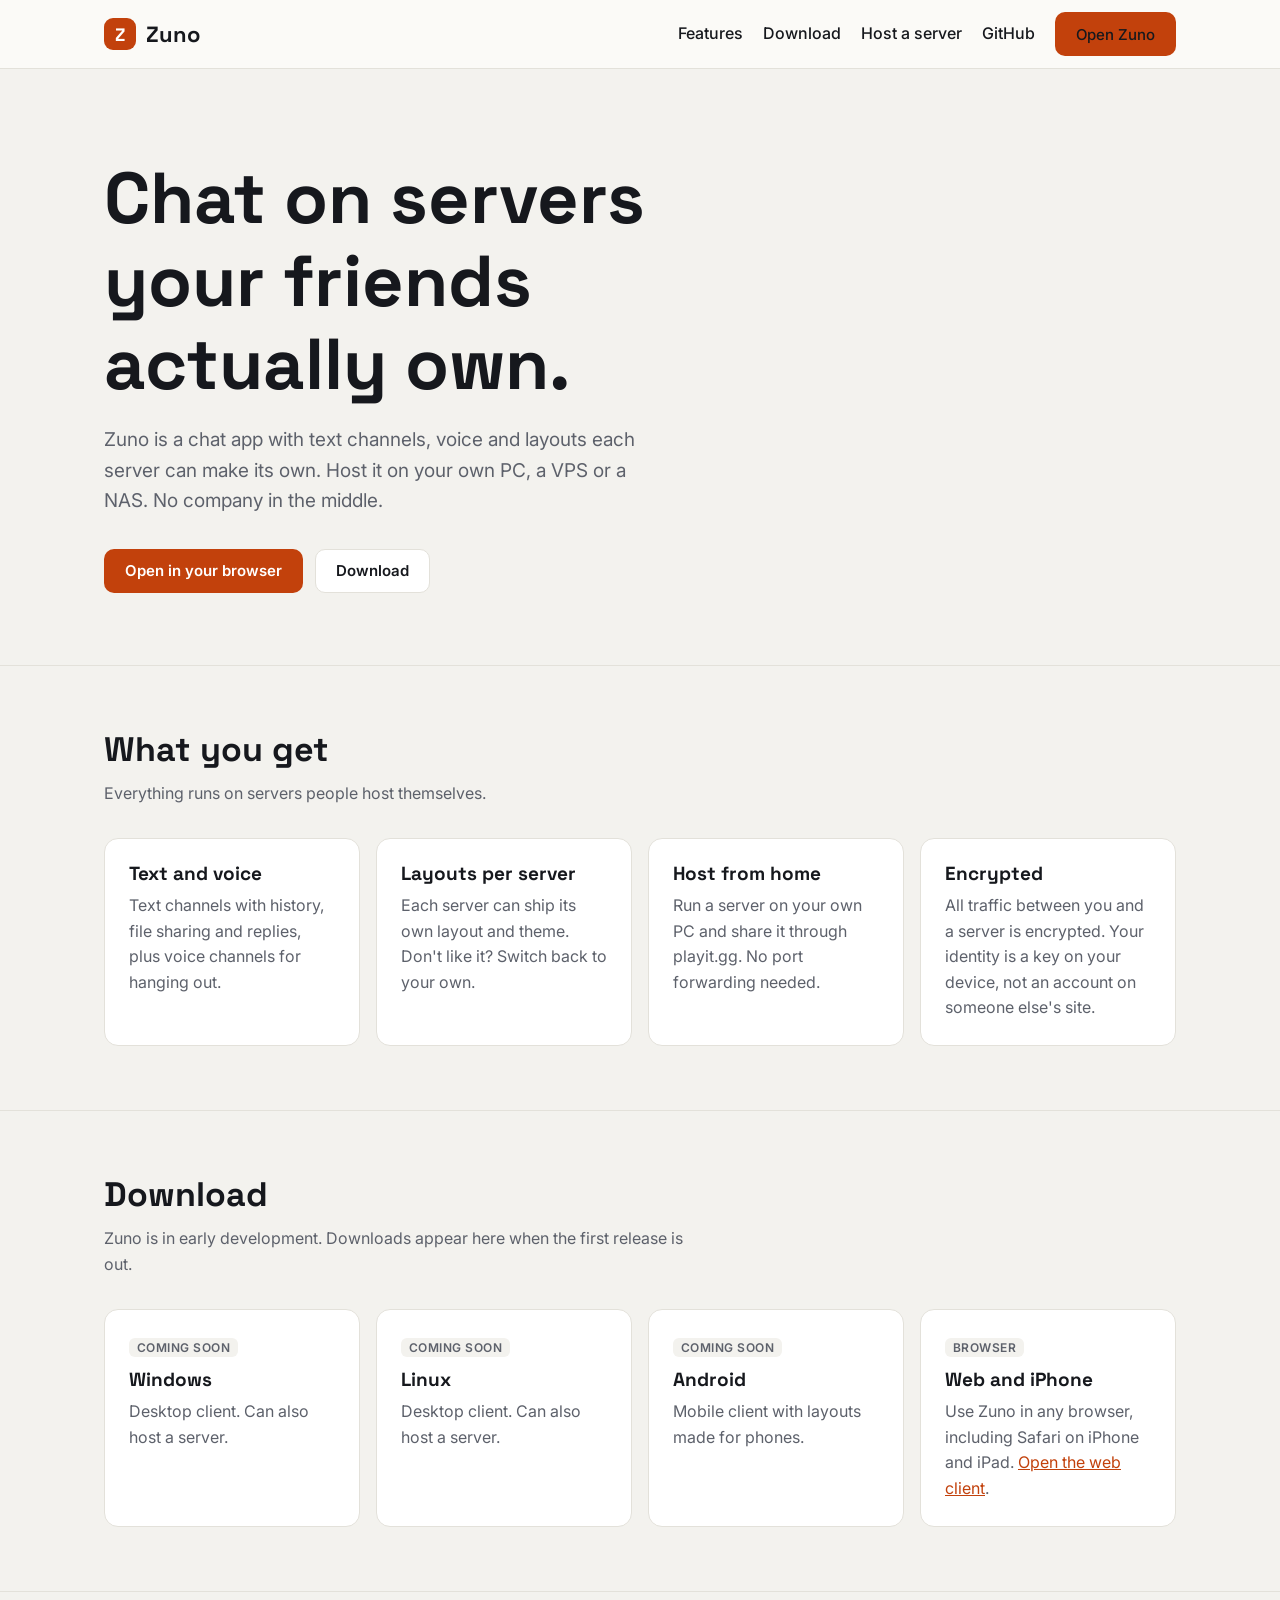
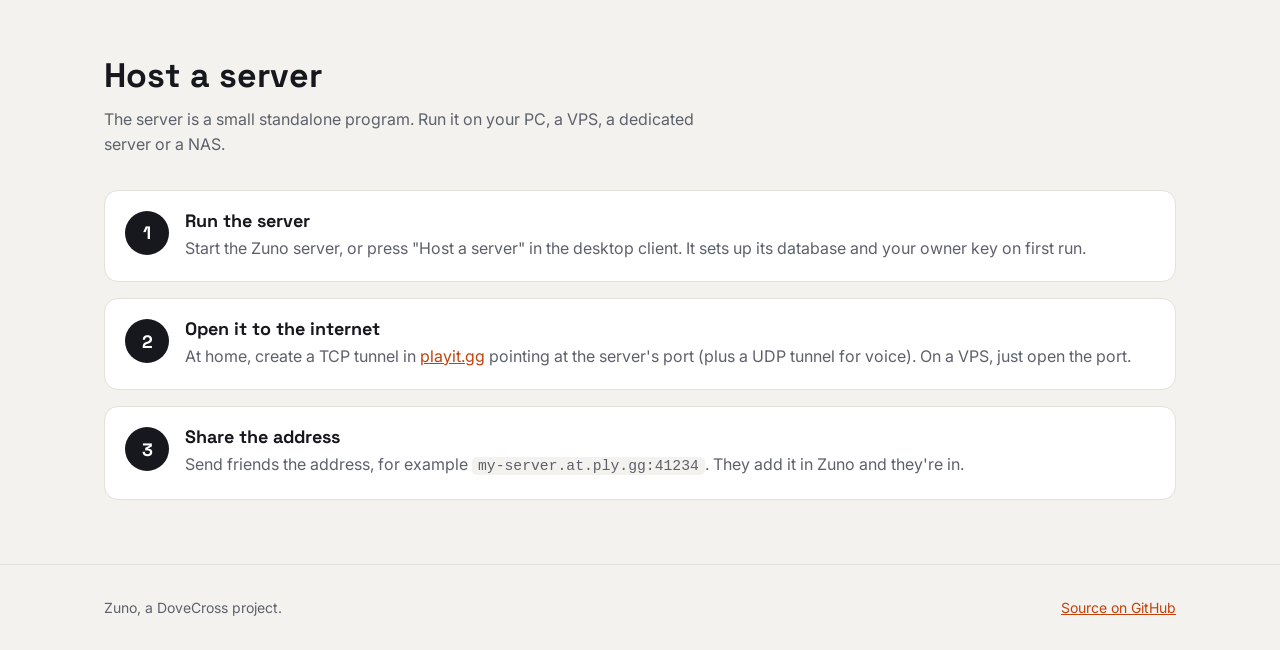
==== web/index.html @ ace88818 "Add project skeleton and GitHub Pages site Folder structure for protocol, server, client, layouts an" ====
<!doctype html>
<html lang="en">
<head>
  <meta charset="utf-8">
  <meta name="viewport" content="width=device-width, initial-scale=1">
  <title>Zuno: self-hosted chat</title>
  <meta name="description" content="Zuno is a self-hosted chat app with text, voice and moddable layouts. Host a server on your own PC with playit.gg, or on a VPS or NAS.">
  <link rel="preconnect" href="https://fonts.googleapis.com">
  <link rel="preconnect" href="https://fonts.gstatic.com" crossorigin>
  <link href="https://fonts.googleapis.com/css2?family=Inter:wght@400;500;600&family=Space+Grotesk:wght@500;700&display=swap" rel="stylesheet">
  <link rel="stylesheet" href="assets/site.css">
</head>
<body>
  <header class="site-header">
    <div class="wrap">
      <a class="brand" href="./"><span class="brand-mark" aria-hidden="true">Z</span>Zuno</a>
      <nav class="nav" aria-label="Main">
        <a href="#features">Features</a>
        <a href="#download">Download</a>
        <a href="#host">Host a server</a>
        <a href="https://github.com/MightyX3N/Zuno">GitHub</a>
        <a class="btn btn-primary" href="app/">Open Zuno</a>
      </nav>
    </div>
  </header>

  <main>
    <section class="hero">
      <div class="wrap">
        <h1>Chat on servers your friends actually own.</h1>
        <p>Zuno is a chat app with text channels, voice and layouts each server can make its own. Host it on your own PC, a VPS or a NAS. No company in the middle.</p>
        <div class="hero-actions">
          <a class="btn btn-primary" href="app/">Open in your browser</a>
          <a class="btn btn-ghost" href="#download">Download</a>
        </div>
      </div>
    </section>

    <section class="section" id="features">
      <div class="wrap">
        <h2>What you get</h2>
        <p>Everything runs on servers people host themselves.</p>
        <div class="grid">
          <div class="card">
            <h3>Text and voice</h3>
            <p>Text channels with history, file sharing and replies, plus voice channels for hanging out.</p>
          </div>
          <div class="card">
            <h3>Layouts per server</h3>
            <p>Each server can ship its own layout and theme. Don't like it? Switch back to your own.</p>
          </div>
          <div class="card">
            <h3>Host from home</h3>
            <p>Run a server on your own PC and share it through playit.gg. No port forwarding needed.</p>
          </div>
          <div class="card">
            <h3>Encrypted</h3>
            <p>All traffic between you and a server is encrypted. Your identity is a key on your device, not an account on someone else's site.</p>
          </div>
        </div>
      </div>
    </section>

    <section class="section" id="download">
      <div class="wrap">
        <h2>Download</h2>
        <p>Zuno is in early development. Downloads appear here when the first release is out.</p>
        <div class="grid">
          <div class="card">
            <span class="tag">Coming soon</span>
            <h3>Windows</h3>
            <p>Desktop client. Can also host a server.</p>
          </div>
          <div class="card">
            <span class="tag">Coming soon</span>
            <h3>Linux</h3>
            <p>Desktop client. Can also host a server.</p>
          </div>
          <div class="card">
            <span class="tag">Coming soon</span>
            <h3>Android</h3>
            <p>Mobile client with layouts made for phones.</p>
          </div>
          <div class="card">
            <span class="tag">Browser</span>
            <h3>Web and iPhone</h3>
            <p>Use Zuno in any browser, including Safari on iPhone and iPad. <a href="app/">Open the web client</a>.</p>
          </div>
        </div>
      </div>
    </section>

    <section class="section" id="host">
      <div class="wrap">
        <h2>Host a server</h2>
        <p>The server is a small standalone program. Run it on your PC, a VPS, a dedicated server or a NAS.</p>
        <ol class="steps">
          <li>
            <div>
              <h3>Run the server</h3>
              <p>Start the Zuno server, or press "Host a server" in the desktop client. It sets up its database and your owner key on first run.</p>
            </div>
          </li>
          <li>
            <div>
              <h3>Open it to the internet</h3>
              <p>At home, create a TCP tunnel in <a href="https://playit.gg">playit.gg</a> pointing at the server's port (plus a UDP tunnel for voice). On a VPS, just open the port.</p>
            </div>
          </li>
          <li>
            <div>
              <h3>Share the address</h3>
              <p>Send friends the address, for example <code>my-server.at.ply.gg:41234</code>. They add it in Zuno and they're in.</p>
            </div>
          </li>
        </ol>
      </div>
    </section>
  </main>

  <footer class="site-footer">
    <div class="wrap">
      <span>Zuno, a DoveCross project.</span>
      <a href="https://github.com/MightyX3N/Zuno">Source on GitHub</a>
    </div>
  </footer>
</body>
</html>
---- web/assets/site.css ----
/* Zuno website: tokens follow the default "tabs" layout */
:root {
  --ground: #f3f2ee;
  --surface: #fbfaf7;
  --card: #ffffff;
  --line: #e3e1da;
  --ink: #16181d;
  --muted: #5d616b;
  --accent: #c2410c;
  --accent-ink: #ffffff;
  --radius: 14px;
  --font-body: "Inter", system-ui, sans-serif;
  --font-head: "Space Grotesk", "Inter", system-ui, sans-serif;
}

* { box-sizing: border-box; }
html { -webkit-text-size-adjust: 100%; }
body {
  margin: 0;
  background: var(--ground);
  color: var(--ink);
  font: 16px/1.6 var(--font-body);
}
a { color: var(--accent); }
a:hover { color: #9a3412; }
h1, h2, h3 { font-family: var(--font-head); line-height: 1.15; margin: 0; }

.wrap { width: 100%; max-width: 1120px; margin: 0 auto; padding: 0 24px; }

/* Header */
.site-header { border-bottom: 1px solid var(--line); background: var(--surface); }
.site-header .wrap { display: flex; align-items: center; justify-content: space-between; gap: 16px; min-height: 68px; flex-wrap: wrap; }
.brand { display: flex; align-items: center; gap: 10px; font: 700 22px var(--font-head); color: var(--ink); text-decoration: none; }
.brand-mark { width: 32px; height: 32px; border-radius: 9px; background: var(--accent); color: var(--accent-ink); display: grid; place-items: center; font-size: 18px; }
.nav { display: flex; align-items: center; gap: 20px; flex-wrap: wrap; }
.nav a { color: var(--ink); text-decoration: none; font-weight: 500; }
.nav a:hover { color: var(--accent); }

/* Buttons */
.btn {
  display: inline-flex; align-items: center; justify-content: center; gap: 8px;
  min-height: 44px; padding: 10px 20px; border-radius: 10px;
  font: 600 15px var(--font-body); text-decoration: none; cursor: pointer;
  border: 1px solid transparent;
}
.btn-primary { background: var(--accent); color: var(--accent-ink); }
.btn-primary:hover { background: #9a3412; color: var(--accent-ink); }
.btn-ghost { background: var(--card); color: var(--ink); border-color: var(--line); }
.btn-ghost:hover { border-color: var(--ink); color: var(--ink); }
.btn[aria-disabled="true"], .btn:disabled { opacity: 0.55; cursor: not-allowed; }

/* Hero */
.hero { padding: 88px 0 72px; }
.hero h1 { font-size: clamp(40px, 7vw, 72px); max-width: 14ch; }
.hero p { font-size: 19px; color: var(--muted); max-width: 46ch; margin: 20px 0 32px; }
.hero-actions { display: flex; gap: 12px; flex-wrap: wrap; }

/* Sections */
.section { padding: 64px 0; border-top: 1px solid var(--line); }
.section h2 { font-size: 34px; margin-bottom: 12px; }
.section > .wrap > p { color: var(--muted); max-width: 60ch; margin: 0 0 32px; }
.grid { display: grid; grid-template-columns: repeat(auto-fit, minmax(240px, 1fr)); gap: 16px; }
.card { background: var(--card); border: 1px solid var(--line); border-radius: var(--radius); padding: 24px; }
.card h3 { font-size: 19px; margin-bottom: 8px; }
.card p { margin: 0; color: var(--muted); }
.tag { display: inline-block; font: 600 12px var(--font-body); letter-spacing: 0.04em; text-transform: uppercase; color: var(--muted); background: var(--ground); border-radius: 6px; padding: 2px 8px; margin-bottom: 12px; }

.steps { counter-reset: step; display: grid; gap: 16px; padding: 0; margin: 0; list-style: none; }
.steps li { counter-increment: step; display: grid; grid-template-columns: 44px 1fr; gap: 16px; align-items: start; background: var(--card); border: 1px solid var(--line); border-radius: var(--radius); padding: 20px; }
.steps li::before { content: counter(step); width: 44px; height: 44px; border-radius: 50%; background: var(--ink); color: #fff; display: grid; place-items: center; font: 700 18px var(--font-head); }
.steps h3 { font-size: 18px; margin-bottom: 4px; }
.steps p { margin: 0; color: var(--muted); }
code { font-family: ui-monospace, "Cascadia Code", Consolas, monospace; font-size: 0.92em; background: var(--ground); padding: 1px 6px; border-radius: 5px; }

/* Footer */
.site-footer { border-top: 1px solid var(--line); padding: 32px 0; color: var(--muted); font-size: 14px; }
.site-footer .wrap { display: flex; justify-content: space-between; gap: 16px; flex-wrap: wrap; }

/* App page */
.app-shell { min-height: 100vh; display: flex; flex-direction: column; }
.app-tabs { display: flex; align-items: flex-end; gap: 4px; padding: 10px 16px 0; background: #e6e4dd; overflow-x: auto; }
.app-tab { display: flex; align-items: center; gap: 10px; padding: 10px 16px; border: none; border-radius: 10px 10px 0 0; background: var(--surface); font: 500 14px var(--font-body); color: var(--ink); white-space: nowrap; }
.app-tab .brand-mark { width: 22px; height: 22px; font-size: 12px; border-radius: 6px; }
.app-body { flex: 1; background: var(--surface); display: grid; place-items: center; padding: 32px 16px; }
.connect { width: 100%; max-width: 440px; background: var(--card); border: 1px solid var(--line); border-radius: 18px; padding: 32px; display: grid; gap: 16px; }
.connect h1 { font-size: 28px; }
.connect p { margin: 0; color: var(--muted); }
.field { display: grid; gap: 6px; }
.field label { font-weight: 600; font-size: 14px; }
.field input { min-height: 44px; padding: 10px 12px; border-radius: 10px; border: 1px solid #c9c6bc; font: 15px var(--font-body); background: #fff; color: var(--ink); }
.field input:focus { outline: 2px solid var(--accent); outline-offset: 1px; }
.hint { font-size: 14px; color: var(--muted); }
.notice { font-size: 14px; background: var(--ground); border-radius: 10px; padding: 12px 14px; color: var(--ink); }
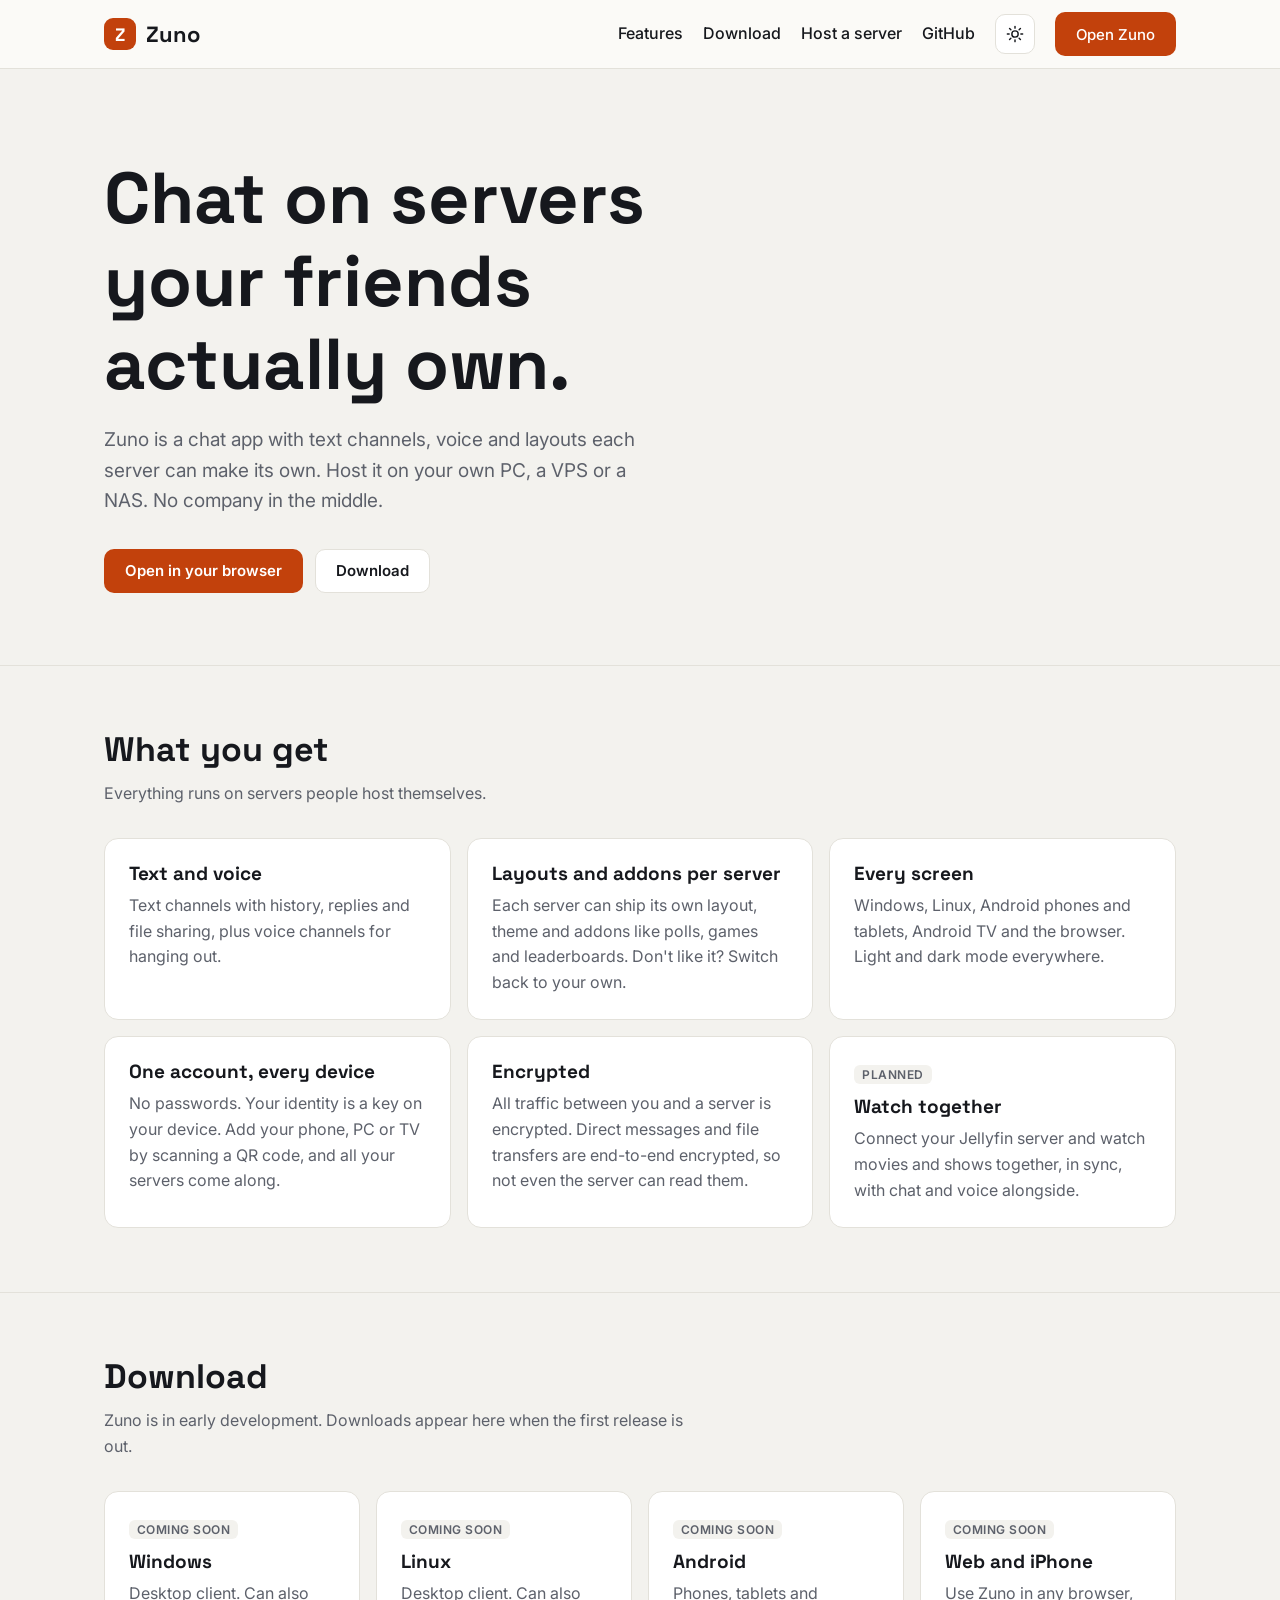
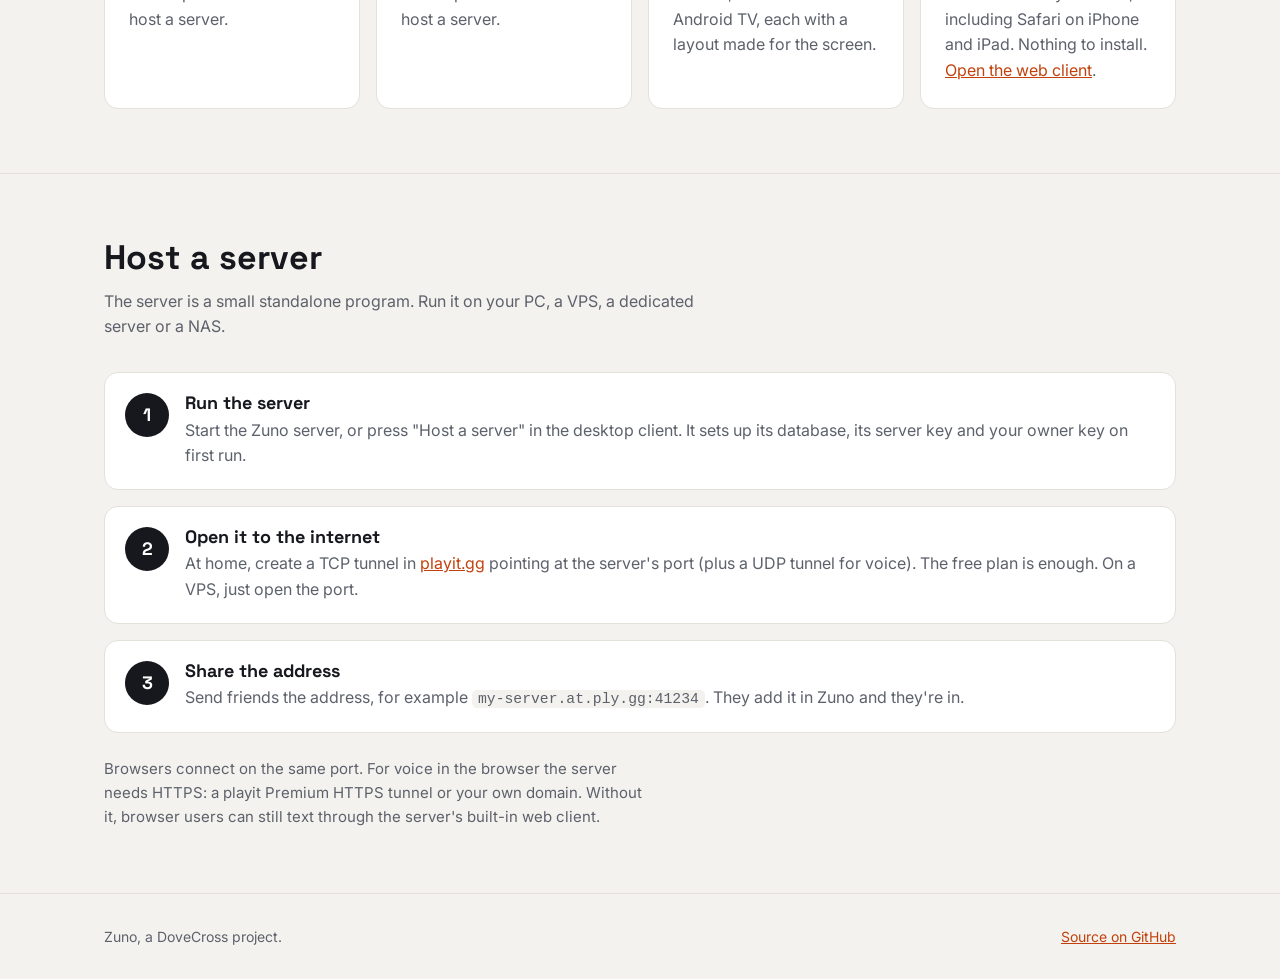
==== commit adfbfef3: "Website: dark mode, new features, every screen, favicon - Light/dark following the system, with a to" ====
--- a/web/index.html
+++ b/web/index.html
@@ -4,11 +4,18 @@
   <meta charset="utf-8">
   <meta name="viewport" content="width=device-width, initial-scale=1">
   <title>Zuno: self-hosted chat</title>
-  <meta name="description" content="Zuno is a self-hosted chat app with text, voice and moddable layouts. Host a server on your own PC with playit.gg, or on a VPS or NAS.">
+  <meta name="description" content="Zuno is a self-hosted chat app with text, voice, moddable layouts and watch-together. Host a server on your own PC with playit.gg, or on a VPS or NAS.">
+  <meta name="theme-color" content="#fbfaf7" media="(prefers-color-scheme: light)">
+  <meta name="theme-color" content="#17191e" media="(prefers-color-scheme: dark)">
+  <meta property="og:title" content="Zuno: self-hosted chat">
+  <meta property="og:description" content="Chat on servers your friends actually own. Text, voice and layouts each server can make its own.">
+  <meta property="og:url" content="https://zuno.dovecross.site/">
+  <link rel="icon" href="assets/icon.svg" type="image/svg+xml">
   <link rel="preconnect" href="https://fonts.googleapis.com">
   <link rel="preconnect" href="https://fonts.gstatic.com" crossorigin>
   <link href="https://fonts.googleapis.com/css2?family=Inter:wght@400;500;600&family=Space+Grotesk:wght@500;700&display=swap" rel="stylesheet">
   <link rel="stylesheet" href="assets/site.css">
+  <script src="assets/theme.js"></script>
 </head>
 <body>
   <header class="site-header">
@@ -19,6 +26,10 @@
         <a href="#download">Download</a>
         <a href="#host">Host a server</a>
         <a href="https://github.com/MightyX3N/Zuno">GitHub</a>
+        <button class="theme-toggle" type="button" data-theme-toggle aria-label="Switch theme">
+          <svg class="sun" viewBox="0 0 20 20" fill="none" stroke="currentColor" stroke-width="1.6" stroke-linecap="round" aria-hidden="true"><circle cx="10" cy="10" r="3.5"/><path d="M10 1.5v2M10 16.5v2M1.5 10h2M16.5 10h2M4 4l1.4 1.4M14.6 14.6L16 16M4 16l1.4-1.4M14.6 5.4L16 4"/></svg>
+          <svg class="moon" viewBox="0 0 20 20" fill="none" stroke="currentColor" stroke-width="1.6" stroke-linejoin="round" aria-hidden="true"><path d="M16.5 12.5A7 7 0 0 1 7.5 3.5a7 7 0 1 0 9 9z"/></svg>
+        </button>
         <a class="btn btn-primary" href="app/">Open Zuno</a>
       </nav>
     </div>
@@ -40,22 +51,31 @@
       <div class="wrap">
         <h2>What you get</h2>
         <p>Everything runs on servers people host themselves.</p>
-        <div class="grid">
+        <div class="grid grid-3">
           <div class="card">
             <h3>Text and voice</h3>
-            <p>Text channels with history, file sharing and replies, plus voice channels for hanging out.</p>
+            <p>Text channels with history, replies and file sharing, plus voice channels for hanging out.</p>
           </div>
           <div class="card">
-            <h3>Layouts per server</h3>
-            <p>Each server can ship its own layout and theme. Don't like it? Switch back to your own.</p>
+            <h3>Layouts and addons per server</h3>
+            <p>Each server can ship its own layout, theme and addons like polls, games and leaderboards. Don't like it? Switch back to your own.</p>
           </div>
           <div class="card">
-            <h3>Host from home</h3>
-            <p>Run a server on your own PC and share it through playit.gg. No port forwarding needed.</p>
+            <h3>Every screen</h3>
+            <p>Windows, Linux, Android phones and tablets, Android TV and the browser. Light and dark mode everywhere.</p>
+          </div>
+          <div class="card">
+            <h3>One account, every device</h3>
+            <p>No passwords. Your identity is a key on your device. Add your phone, PC or TV by scanning a QR code, and all your servers come along.</p>
           </div>
           <div class="card">
             <h3>Encrypted</h3>
-            <p>All traffic between you and a server is encrypted. Your identity is a key on your device, not an account on someone else's site.</p>
+            <p>All traffic between you and a server is encrypted. Direct messages and file transfers are end-to-end encrypted, so not even the server can read them.</p>
+          </div>
+          <div class="card">
+            <span class="tag">Planned</span>
+            <h3>Watch together</h3>
+            <p>Connect your Jellyfin server and watch movies and shows together, in sync, with chat and voice alongside.</p>
           </div>
         </div>
       </div>
@@ -79,12 +99,12 @@
           <div class="card">
             <span class="tag">Coming soon</span>
             <h3>Android</h3>
-            <p>Mobile client with layouts made for phones.</p>
+            <p>Phones, tablets and Android TV, each with a layout made for the screen.</p>
           </div>
           <div class="card">
-            <span class="tag">Browser</span>
+            <span class="tag">Coming soon</span>
             <h3>Web and iPhone</h3>
-            <p>Use Zuno in any browser, including Safari on iPhone and iPad. <a href="app/">Open the web client</a>.</p>
+            <p>Use Zuno in any browser, including Safari on iPhone and iPad. Nothing to install. <a href="app/">Open the web client</a>.</p>
           </div>
         </div>
       </div>
@@ -98,13 +118,13 @@
           <li>
             <div>
               <h3>Run the server</h3>
-              <p>Start the Zuno server, or press "Host a server" in the desktop client. It sets up its database and your owner key on first run.</p>
+              <p>Start the Zuno server, or press "Host a server" in the desktop client. It sets up its database, its server key and your owner key on first run.</p>
             </div>
           </li>
           <li>
             <div>
               <h3>Open it to the internet</h3>
-              <p>At home, create a TCP tunnel in <a href="https://playit.gg">playit.gg</a> pointing at the server's port (plus a UDP tunnel for voice). On a VPS, just open the port.</p>
+              <p>At home, create a TCP tunnel in <a href="https://playit.gg">playit.gg</a> pointing at the server's port (plus a UDP tunnel for voice). The free plan is enough. On a VPS, just open the port.</p>
             </div>
           </li>
           <li>
@@ -114,6 +134,7 @@
             </div>
           </li>
         </ol>
+        <p class="after">Browsers connect on the same port. For voice in the browser the server needs HTTPS: a playit Premium HTTPS tunnel or your own domain. Without it, browser users can still text through the server's built-in web client.</p>
       </div>
     </section>
   </main>
--- a/web/assets/site.css
+++ b/web/assets/site.css
@@ -1,16 +1,58 @@
-/* Zuno website: tokens follow the default "tabs" layout */
+/* Zuno website: tokens follow the default "tabs" layout (light + dark, same as the app) */
 :root {
   --ground: #f3f2ee;
   --surface: #fbfaf7;
+  --bar: #e6e4dd;
   --card: #ffffff;
   --line: #e3e1da;
+  --field-line: #c9c6bc;
   --ink: #16181d;
   --muted: #5d616b;
   --accent: #c2410c;
+  --accent-hover: #9a3412;
   --accent-ink: #ffffff;
+  --step-bg: #16181d;
+  --step-ink: #ffffff;
   --radius: 14px;
   --font-body: "Inter", system-ui, sans-serif;
   --font-head: "Space Grotesk", "Inter", system-ui, sans-serif;
+  color-scheme: light;
+}
+
+/* Dark tokens: same values as the Tabs dark scheme in docs/design/tabs-variants.html */
+@media (prefers-color-scheme: dark) {
+  :root:not([data-theme="light"]) {
+    --ground: #121317;
+    --surface: #17191e;
+    --bar: #0e0f12;
+    --card: #1f2228;
+    --line: #2a2d35;
+    --field-line: #3a3e47;
+    --ink: #ecebe6;
+    --muted: #9a9ea8;
+    --accent: #f06a2a;
+    --accent-hover: #ff8547;
+    --accent-ink: #16181d;
+    --step-bg: #ecebe6;
+    --step-ink: #16181d;
+    color-scheme: dark;
+  }
+}
+:root[data-theme="dark"] {
+  --ground: #121317;
+  --surface: #17191e;
+  --bar: #0e0f12;
+  --card: #1f2228;
+  --line: #2a2d35;
+  --field-line: #3a3e47;
+  --ink: #ecebe6;
+  --muted: #9a9ea8;
+  --accent: #f06a2a;
+  --accent-hover: #ff8547;
+  --accent-ink: #16181d;
+  --step-bg: #ecebe6;
+  --step-ink: #16181d;
+  color-scheme: dark;
 }
 
 * { box-sizing: border-box; }
@@ -22,19 +64,37 @@
   font: 16px/1.6 var(--font-body);
 }
 a { color: var(--accent); }
-a:hover { color: #9a3412; }
+a:hover { color: var(--accent-hover); }
 h1, h2, h3 { font-family: var(--font-head); line-height: 1.15; margin: 0; }
+:focus-visible { outline: 2px solid var(--accent); outline-offset: 2px; }
 
 .wrap { width: 100%; max-width: 1120px; margin: 0 auto; padding: 0 24px; }
 
 /* Header */
 .site-header { border-bottom: 1px solid var(--line); background: var(--surface); }
-.site-header .wrap { display: flex; align-items: center; justify-content: space-between; gap: 16px; min-height: 68px; flex-wrap: wrap; }
+.site-header .wrap { display: flex; align-items: center; justify-content: space-between; gap: 12px 16px; min-height: 68px; flex-wrap: wrap; padding-top: 10px; padding-bottom: 10px; }
 .brand { display: flex; align-items: center; gap: 10px; font: 700 22px var(--font-head); color: var(--ink); text-decoration: none; }
+.brand:hover { color: var(--ink); }
 .brand-mark { width: 32px; height: 32px; border-radius: 9px; background: var(--accent); color: var(--accent-ink); display: grid; place-items: center; font-size: 18px; }
-.nav { display: flex; align-items: center; gap: 20px; flex-wrap: wrap; }
+.nav { display: flex; align-items: center; gap: 8px 20px; flex-wrap: wrap; }
 .nav a { color: var(--ink); text-decoration: none; font-weight: 500; }
 .nav a:hover { color: var(--accent); }
+.nav a.btn-primary, .nav a.btn-primary:hover { color: var(--accent-ink); }
+
+/* Theme toggle */
+.theme-toggle {
+  width: 40px; height: 40px; border-radius: 10px; border: 1px solid var(--line);
+  background: var(--card); color: var(--ink); display: grid; place-items: center; cursor: pointer; padding: 0;
+}
+.theme-toggle:hover { border-color: var(--ink); }
+.theme-toggle svg { width: 18px; height: 18px; }
+.theme-toggle .moon { display: none; }
+:root[data-theme="dark"] .theme-toggle .sun { display: none; }
+:root[data-theme="dark"] .theme-toggle .moon { display: block; }
+@media (prefers-color-scheme: dark) {
+  :root:not([data-theme="light"]) .theme-toggle .sun { display: none; }
+  :root:not([data-theme="light"]) .theme-toggle .moon { display: block; }
+}
 
 /* Buttons */
 .btn {
@@ -44,7 +104,7 @@
   border: 1px solid transparent;
 }
 .btn-primary { background: var(--accent); color: var(--accent-ink); }
-.btn-primary:hover { background: #9a3412; color: var(--accent-ink); }
+.btn-primary:hover { background: var(--accent-hover); color: var(--accent-ink); }
 .btn-ghost { background: var(--card); color: var(--ink); border-color: var(--line); }
 .btn-ghost:hover { border-color: var(--ink); color: var(--ink); }
 .btn[aria-disabled="true"], .btn:disabled { opacity: 0.55; cursor: not-allowed; }
@@ -59,7 +119,10 @@
 .section { padding: 64px 0; border-top: 1px solid var(--line); }
 .section h2 { font-size: 34px; margin-bottom: 12px; }
 .section > .wrap > p { color: var(--muted); max-width: 60ch; margin: 0 0 32px; }
+.section > .wrap > p.after { margin: 24px 0 0; font-size: 15px; }
 .grid { display: grid; grid-template-columns: repeat(auto-fit, minmax(240px, 1fr)); gap: 16px; }
+.grid-3 { grid-template-columns: repeat(auto-fit, minmax(300px, 1fr)); }
+@media (max-width: 380px) { .grid-3 { grid-template-columns: 1fr; } }
 .card { background: var(--card); border: 1px solid var(--line); border-radius: var(--radius); padding: 24px; }
 .card h3 { font-size: 19px; margin-bottom: 8px; }
 .card p { margin: 0; color: var(--muted); }
@@ -67,27 +130,36 @@
 
 .steps { counter-reset: step; display: grid; gap: 16px; padding: 0; margin: 0; list-style: none; }
 .steps li { counter-increment: step; display: grid; grid-template-columns: 44px 1fr; gap: 16px; align-items: start; background: var(--card); border: 1px solid var(--line); border-radius: var(--radius); padding: 20px; }
-.steps li::before { content: counter(step); width: 44px; height: 44px; border-radius: 50%; background: var(--ink); color: #fff; display: grid; place-items: center; font: 700 18px var(--font-head); }
+.steps li::before { content: counter(step); width: 44px; height: 44px; border-radius: 50%; background: var(--step-bg); color: var(--step-ink); display: grid; place-items: center; font: 700 18px var(--font-head); }
 .steps h3 { font-size: 18px; margin-bottom: 4px; }
 .steps p { margin: 0; color: var(--muted); }
-code { font-family: ui-monospace, "Cascadia Code", Consolas, monospace; font-size: 0.92em; background: var(--ground); padding: 1px 6px; border-radius: 5px; }
+code { font-family: ui-monospace, "Cascadia Code", Consolas, monospace; font-size: 0.92em; background: var(--ground); padding: 1px 6px; border-radius: 5px; overflow-wrap: anywhere; }
 
 /* Footer */
 .site-footer { border-top: 1px solid var(--line); padding: 32px 0; color: var(--muted); font-size: 14px; }
 .site-footer .wrap { display: flex; justify-content: space-between; gap: 16px; flex-wrap: wrap; }
 
 /* App page */
-.app-shell { min-height: 100vh; display: flex; flex-direction: column; }
-.app-tabs { display: flex; align-items: flex-end; gap: 4px; padding: 10px 16px 0; background: #e6e4dd; overflow-x: auto; }
+.app-shell { min-height: 100vh; min-height: 100dvh; display: flex; flex-direction: column; }
+.app-tabs { display: flex; align-items: flex-end; gap: 4px; padding: 10px 16px 0; background: var(--bar); overflow-x: auto; }
 .app-tab { display: flex; align-items: center; gap: 10px; padding: 10px 16px; border: none; border-radius: 10px 10px 0 0; background: var(--surface); font: 500 14px var(--font-body); color: var(--ink); white-space: nowrap; }
 .app-tab .brand-mark { width: 22px; height: 22px; font-size: 12px; border-radius: 6px; }
+.app-tabs .theme-toggle { margin: 0 0 6px auto; flex: none; }
 .app-body { flex: 1; background: var(--surface); display: grid; place-items: center; padding: 32px 16px; }
 .connect { width: 100%; max-width: 440px; background: var(--card); border: 1px solid var(--line); border-radius: 18px; padding: 32px; display: grid; gap: 16px; }
 .connect h1 { font-size: 28px; }
 .connect p { margin: 0; color: var(--muted); }
 .field { display: grid; gap: 6px; }
 .field label { font-weight: 600; font-size: 14px; }
-.field input { min-height: 44px; padding: 10px 12px; border-radius: 10px; border: 1px solid #c9c6bc; font: 15px var(--font-body); background: #fff; color: var(--ink); }
+.field input { min-height: 44px; padding: 10px 12px; border-radius: 10px; border: 1px solid var(--field-line); font: 16px var(--font-body); background: var(--surface); color: var(--ink); }
 .field input:focus { outline: 2px solid var(--accent); outline-offset: 1px; }
 .hint { font-size: 14px; color: var(--muted); }
 .notice { font-size: 14px; background: var(--ground); border-radius: 10px; padding: 12px 14px; color: var(--ink); }
+
+@media (max-width: 560px) {
+  .wrap { padding: 0 16px; }
+  .hero { padding: 56px 0 48px; }
+  .section { padding: 48px 0; }
+  .section h2 { font-size: 28px; }
+  .connect { padding: 24px; }
+}
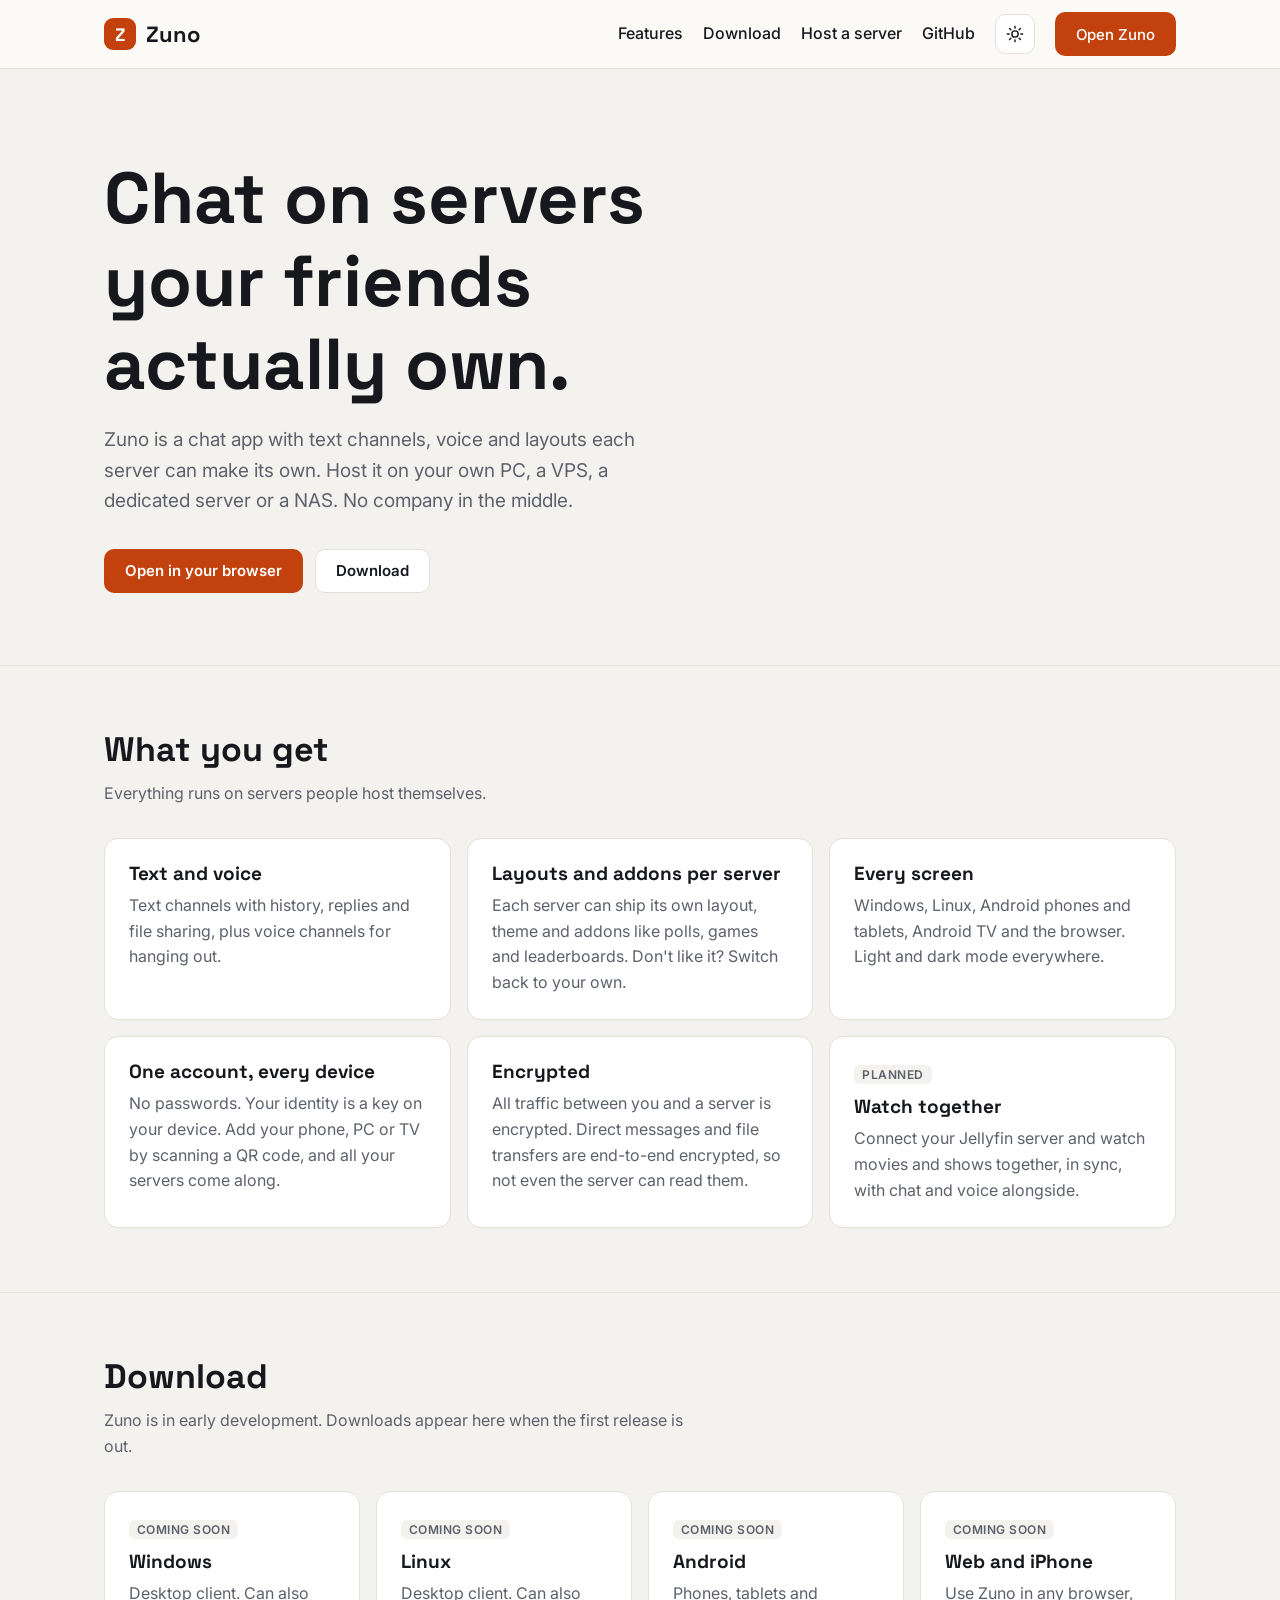
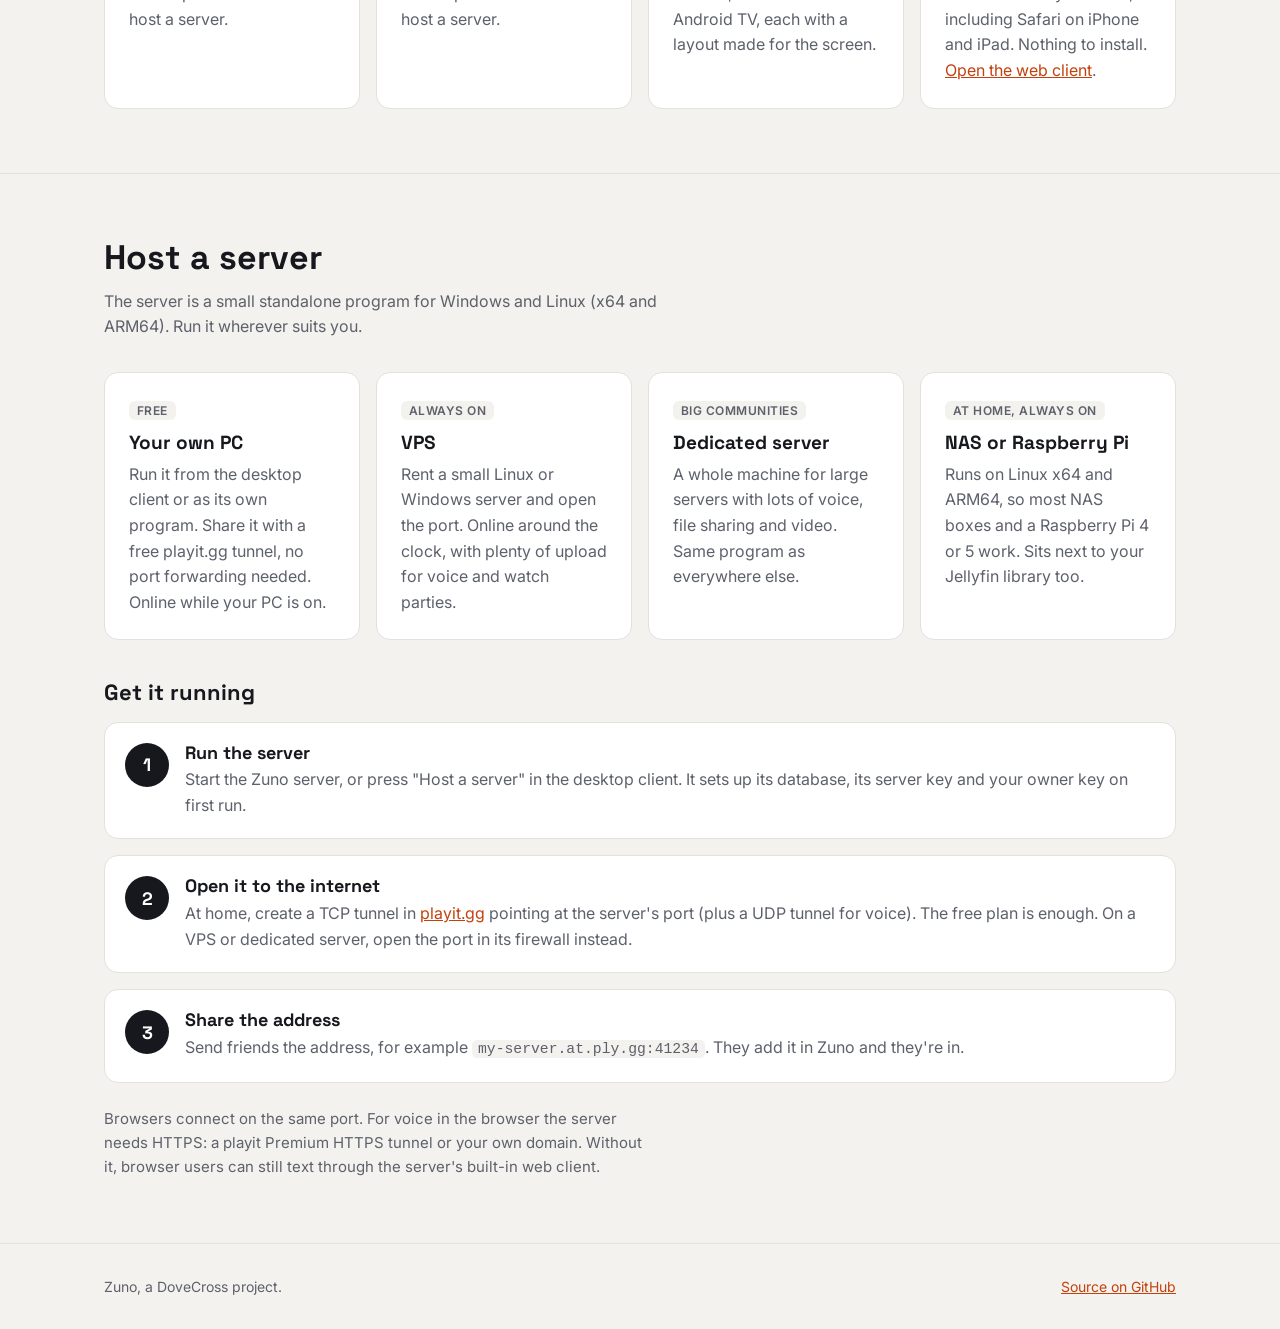
==== commit ad061415: "Website: hosting options (PC, VPS, dedicated server, NAS) Host section now shows four ways to run a " ====
--- a/web/index.html
+++ b/web/index.html
@@ -4,7 +4,7 @@
   <meta charset="utf-8">
   <meta name="viewport" content="width=device-width, initial-scale=1">
   <title>Zuno: self-hosted chat</title>
-  <meta name="description" content="Zuno is a self-hosted chat app with text, voice, moddable layouts and watch-together. Host a server on your own PC with playit.gg, or on a VPS or NAS.">
+  <meta name="description" content="Zuno is a self-hosted chat app with text, voice, moddable layouts and watch-together. Host a server on your own PC with playit.gg, or on a VPS, dedicated server or NAS.">
   <meta name="theme-color" content="#fbfaf7" media="(prefers-color-scheme: light)">
   <meta name="theme-color" content="#17191e" media="(prefers-color-scheme: dark)">
   <meta property="og:title" content="Zuno: self-hosted chat">
@@ -39,7 +39,7 @@
     <section class="hero">
       <div class="wrap">
         <h1>Chat on servers your friends actually own.</h1>
-        <p>Zuno is a chat app with text channels, voice and layouts each server can make its own. Host it on your own PC, a VPS or a NAS. No company in the middle.</p>
+        <p>Zuno is a chat app with text channels, voice and layouts each server can make its own. Host it on your own PC, a VPS, a dedicated server or a NAS. No company in the middle.</p>
         <div class="hero-actions">
           <a class="btn btn-primary" href="app/">Open in your browser</a>
           <a class="btn btn-ghost" href="#download">Download</a>
@@ -113,7 +113,30 @@
     <section class="section" id="host">
       <div class="wrap">
         <h2>Host a server</h2>
-        <p>The server is a small standalone program. Run it on your PC, a VPS, a dedicated server or a NAS.</p>
+        <p>The server is a small standalone program for Windows and Linux (x64 and ARM64). Run it wherever suits you.</p>
+        <div class="grid host-options">
+          <div class="card">
+            <span class="tag">Free</span>
+            <h3>Your own PC</h3>
+            <p>Run it from the desktop client or as its own program. Share it with a free playit.gg tunnel, no port forwarding needed. Online while your PC is on.</p>
+          </div>
+          <div class="card">
+            <span class="tag">Always on</span>
+            <h3>VPS</h3>
+            <p>Rent a small Linux or Windows server and open the port. Online around the clock, with plenty of upload for voice and watch parties.</p>
+          </div>
+          <div class="card">
+            <span class="tag">Big communities</span>
+            <h3>Dedicated server</h3>
+            <p>A whole machine for large servers with lots of voice, file sharing and video. Same program as everywhere else.</p>
+          </div>
+          <div class="card">
+            <span class="tag">At home, always on</span>
+            <h3>NAS or Raspberry Pi</h3>
+            <p>Runs on Linux x64 and ARM64, so most NAS boxes and a Raspberry Pi 4 or 5 work. Sits next to your Jellyfin library too.</p>
+          </div>
+        </div>
+        <h3 class="sub">Get it running</h3>
         <ol class="steps">
           <li>
             <div>
@@ -124,7 +147,7 @@
           <li>
             <div>
               <h3>Open it to the internet</h3>
-              <p>At home, create a TCP tunnel in <a href="https://playit.gg">playit.gg</a> pointing at the server's port (plus a UDP tunnel for voice). The free plan is enough. On a VPS, just open the port.</p>
+              <p>At home, create a TCP tunnel in <a href="https://playit.gg">playit.gg</a> pointing at the server's port (plus a UDP tunnel for voice). The free plan is enough. On a VPS or dedicated server, open the port in its firewall instead.</p>
             </div>
           </li>
           <li>
--- a/web/assets/site.css
+++ b/web/assets/site.css
@@ -122,6 +122,8 @@
 .section > .wrap > p.after { margin: 24px 0 0; font-size: 15px; }
 .grid { display: grid; grid-template-columns: repeat(auto-fit, minmax(240px, 1fr)); gap: 16px; }
 .grid-3 { grid-template-columns: repeat(auto-fit, minmax(300px, 1fr)); }
+.host-options { margin-bottom: 40px; }
+h3.sub { font-size: 22px; margin: 0 0 16px; }
 @media (max-width: 380px) { .grid-3 { grid-template-columns: 1fr; } }
 .card { background: var(--card); border: 1px solid var(--line); border-radius: var(--radius); padding: 24px; }
 .card h3 { font-size: 19px; margin-bottom: 8px; }
